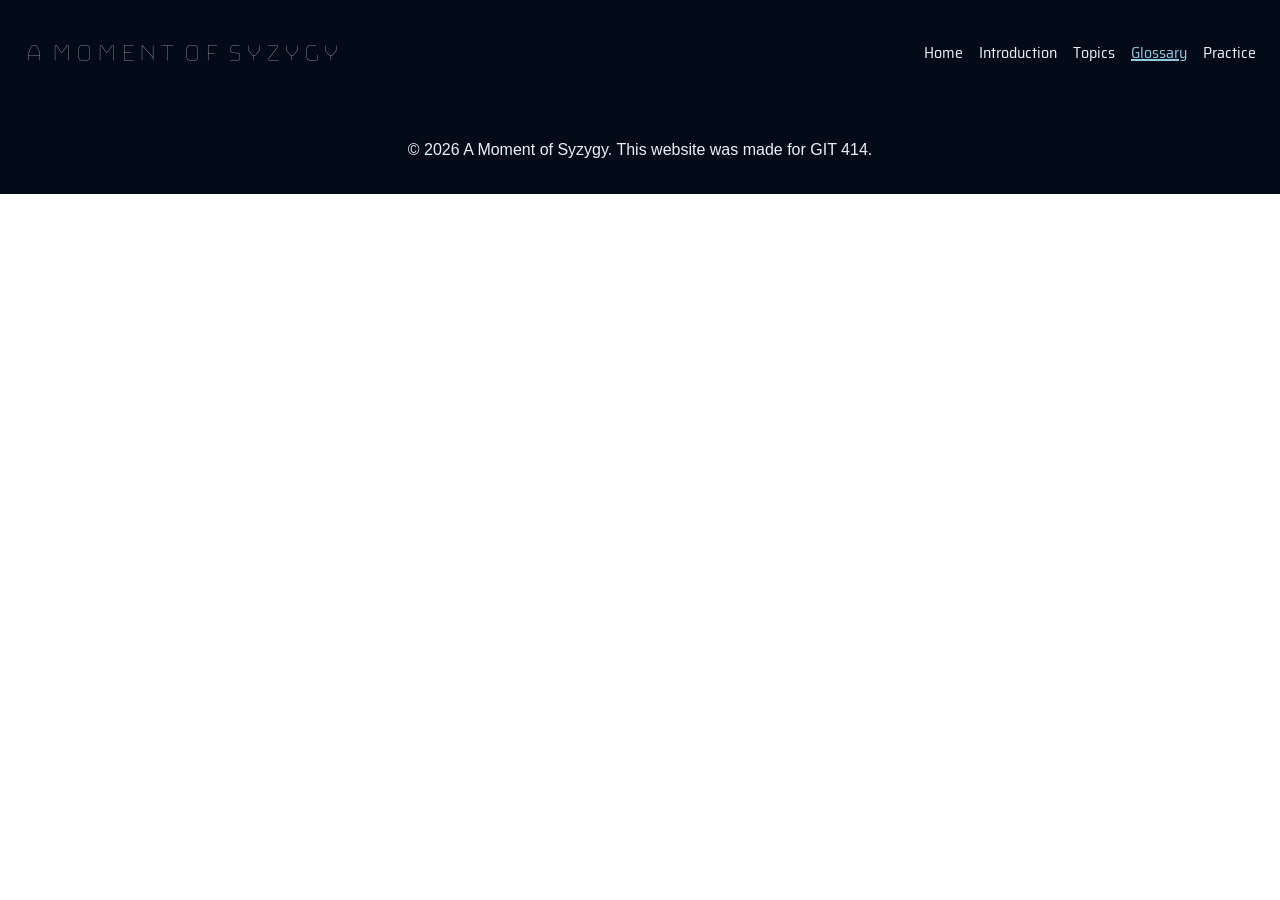
==== glossary.html @ b6de18c2 "created files and imported content from practice files, made some adjustments to css and classes" ====
<html lang="en">
    <head>
        <title></title>

        <meta charset="UTF-8">
        <meta name="viewport" content="width=device-width, initial-scale=1.0">
        <meta name="description" content="">

        <link rel="stylesheet" href="styles.css">
    </head>

    <body>
        <header>
            <p><a href="#" class="nav-title">A Moment of Syzygy</a></p>
            <nav aria-label="Main navigation">
                <ul class="nav-list">
                    <li><a href="index.html">Home</a></li>
                    <li><a href="introduction.html">Introduction</a></li>
                    <li><a href="topics.html">Topics</a></li>
                    <li><a href="glossary.html" class="current-page">Glossary</a></li>
                    <li><a href="practice.html">Practice</a></li>
                </ul>
            </nav>
        </header>

        <main>
            
        </main>

        <footer>
            <p>&copy 2026 A Moment of Syzygy. This website was made for GIT 414.</p>
        </footer>
    </body>
</html>
---- styles.css ----
@layer reset, base, layout, components, utilities, state, overrides;

@import url('https://fonts.googleapis.com/css2?family=Bungee+Hairline&family=Saira+Semi+Condensed:wght@100;200;300;400;500;600;700;800;900&display=swap');

@layer reset {
  *,
  *::before,
  *::after {
    box-sizing: border-box;
  }

  body {
    margin: 0;
  }
}

@layer base {
  :root {
    /* Add design tokens here. */

    /* COLORS */
    --frost-blue: #e4f3f4;
    --icy-blue: #91c9e2;
    --medium-blue: #4f81aa;
    --dark-blue: #143d5b;
    --midnight: #030b19;

    /* TYPE */
    --heading-font: "Bungee Hairline", Lucida, Monospace;
    --body-font: "Saira Semi Condensed", Verdana, sans-serif;
    --font-weight-bold: 700;
    --font-size-base: 1rem;
    --font-size-title: 2rem;
    --font-size-heading: 1.75rem;
    --font-size-subheading: 1.25rem;


    /* SPACING */

    --spacing-sm: 0.5rem;
    --spacing-md: 1rem;
    --spacing-lg: 2rem;
    --spacing-x-lg: 3rem;

    /* SHAPE */

    --dark-bg-shadow: 2px 2px 4px var(--frost-blue);
    --border-radius: 16px;

    /* FOCUS */
    --focus-color: #91c9e2;
    --focus-width: 3px;
    --focus-offset: 2px;

    /* COMPONENT-SPECIFIC */
    --aside-nav: ;
  }

  body {
    font-family: Verdana, Helvetica, sans-serif;
    line-height: 1.5;
  }

  img,
  svg {
    max-width: 100%;
  }

  h1, h2, h3 {
    font-family: var(--heading-font);
  }

  main p {
    font-family: var(--body-font);
    font-size: var(--font-size-base);
    max-width: 100ch;
    margin: 0 auto;
    padding-bottom: var(--spacing-md);
  }

  h1 {
    font-size: var(--font-size-title);
  }

  h2 {
    font-size: var(--font-size-heading);
  }

  h3 {
    font-size: var(--font-size-subheading);
  }

  footer {
    background-color: var(--midnight);
    color: var(--frost-blue);
    padding: var(--spacing-md) 0;
    text-align: center;
  }

  header {
    display: flex;
    justify-content: space-between;
    padding: 1rem 1.5rem;
    background-color: var(--midnight);
    color: var(--frost-blue);
  }

  /* header p a{
    text-decoration: none;
    color: inherit;
    font-size: var(--font-size-heading);
    font-family: var(--heading-font);
  } */

  nav {
    display: flex;
    justify-content: space-between;
    align-items: center;
  }
}

@layer layout {
  /* Add page-level layout and composition classes here. */

  .nav-list {
    display: flex;
    justify-content: space-between;
    list-style: none;
    gap: var(--spacing-md);
    font-family: var(--body-font);
  }

  .nav-list a {
    text-decoration: none;
    color: var(--frost-blue)
  }

  .card-container {
    max-width: 1200px;
    display: grid;
    grid-template-columns: 1fr 1fr 1fr;
    grid-gap: var(--spacing-md);
    margin: auto;
  }

  .container {
    display: flex;
    flex-direction: column;
    width: 90%;
    margin-right: auto;
    margin-left: auto;
    padding: var(--spacing-md) var(--spacing-sm);
    text-align: center;
  }

  .main-grid {
    max-width: 1200px;
    display: grid;
    grid-template-columns: 1fr 2fr;
    margin: auto;
  }
}

@layer components {
  /* Add reusable components such as buttons, cards, callouts, and forms here. */

  .nav-title {
    text-decoration: none;
    color: inherit;
    font-size: var(--font-size-heading);
    font-family: var(--heading-font);
  }
  button {
    background-color: var(--icy-blue);
    color: var(--dark-blue);
    padding: var(--spacing-sm);
    border: none;
    font-family: var(--body-font);
    font-weight: var(--font-weight-bold);
  }

  .featured-card {
    height: 300px;
    display: flex;
    flex-direction: column;
    justify-content: center;
    align-content: center;
    text-align: center;
    margin: auto;
    padding: var(--spacing-md);
    background-color: var(--midnight);
    color: var(--frost-blue);
    border-radius: var(--border-radius);
  }

  .featured-card h3 {
    font-size: 1.5rem;
    text-shadow: var(--dark-bg-shadow);
  }

  form {
    display: flex;
    flex-direction: column;
    max-width: 45%;
    margin: auto;
    text-align: left;
    line-height: var(--spacing-lg);
    font-family: var(--body-font);
  }

  form input, form textarea {
    font-size: var(--font-size-base);
    font-family: var(--body-font);
  }

  button[type="submit"] {
    max-width: 15%;
    margin: var(--spacing-sm) auto;
  }

  .aside-nav {
    position: sticky;
    top: var(--spacing-md);
    align-self: top;
  }

  .aside-nav-list {

  }
}

@layer utilities {
  .visually-hidden {
    position: absolute;
    inline-size: 1px;
    block-size: 1px;
    overflow: hidden;
    clip: rect(0 0 0 0);
    white-space: nowrap;
    clip-path: inset(50%);
  }

  .mt-btn {
    margin-top: 12px;
    width: 10%;
  }

  .hero-p {
    margin-top: 12px;
  }  

  .comment-p {
    font-size: 1.2rem; /* base font size makes the text feel like it gets lost, make it slightly larger to bring attention and clarity to the form "call-to-action". */
  }
}

@layer state {

  .current-page {
    text-decoration: underline 2px;
    color: var(--icy-blue);
  }


  button:focus-visible {
    outline: var(--focus-width) solid var(--focus-color);
  }

  button:hover {
    cursor: pointer;
  }
}

@layer overrides {
  /* Keep this layer small. Use it only for intentional exceptions. */
}

@media print {
  /* Add print improvements here. */
  nav, footer, button {
    display: none !important;
  }

  .container {
    font-size: 12pt;
    orphans: 3;
    background: transparent !important;
    width: 100% !important;
  }

  img {
    max-width: 100% !important;
    page-break-inside: avoid;
    break-inside: avoid;
  }

  h1, h2, h3 {
    page-break-after: avoid;
    break-after: avoid;
  }
}
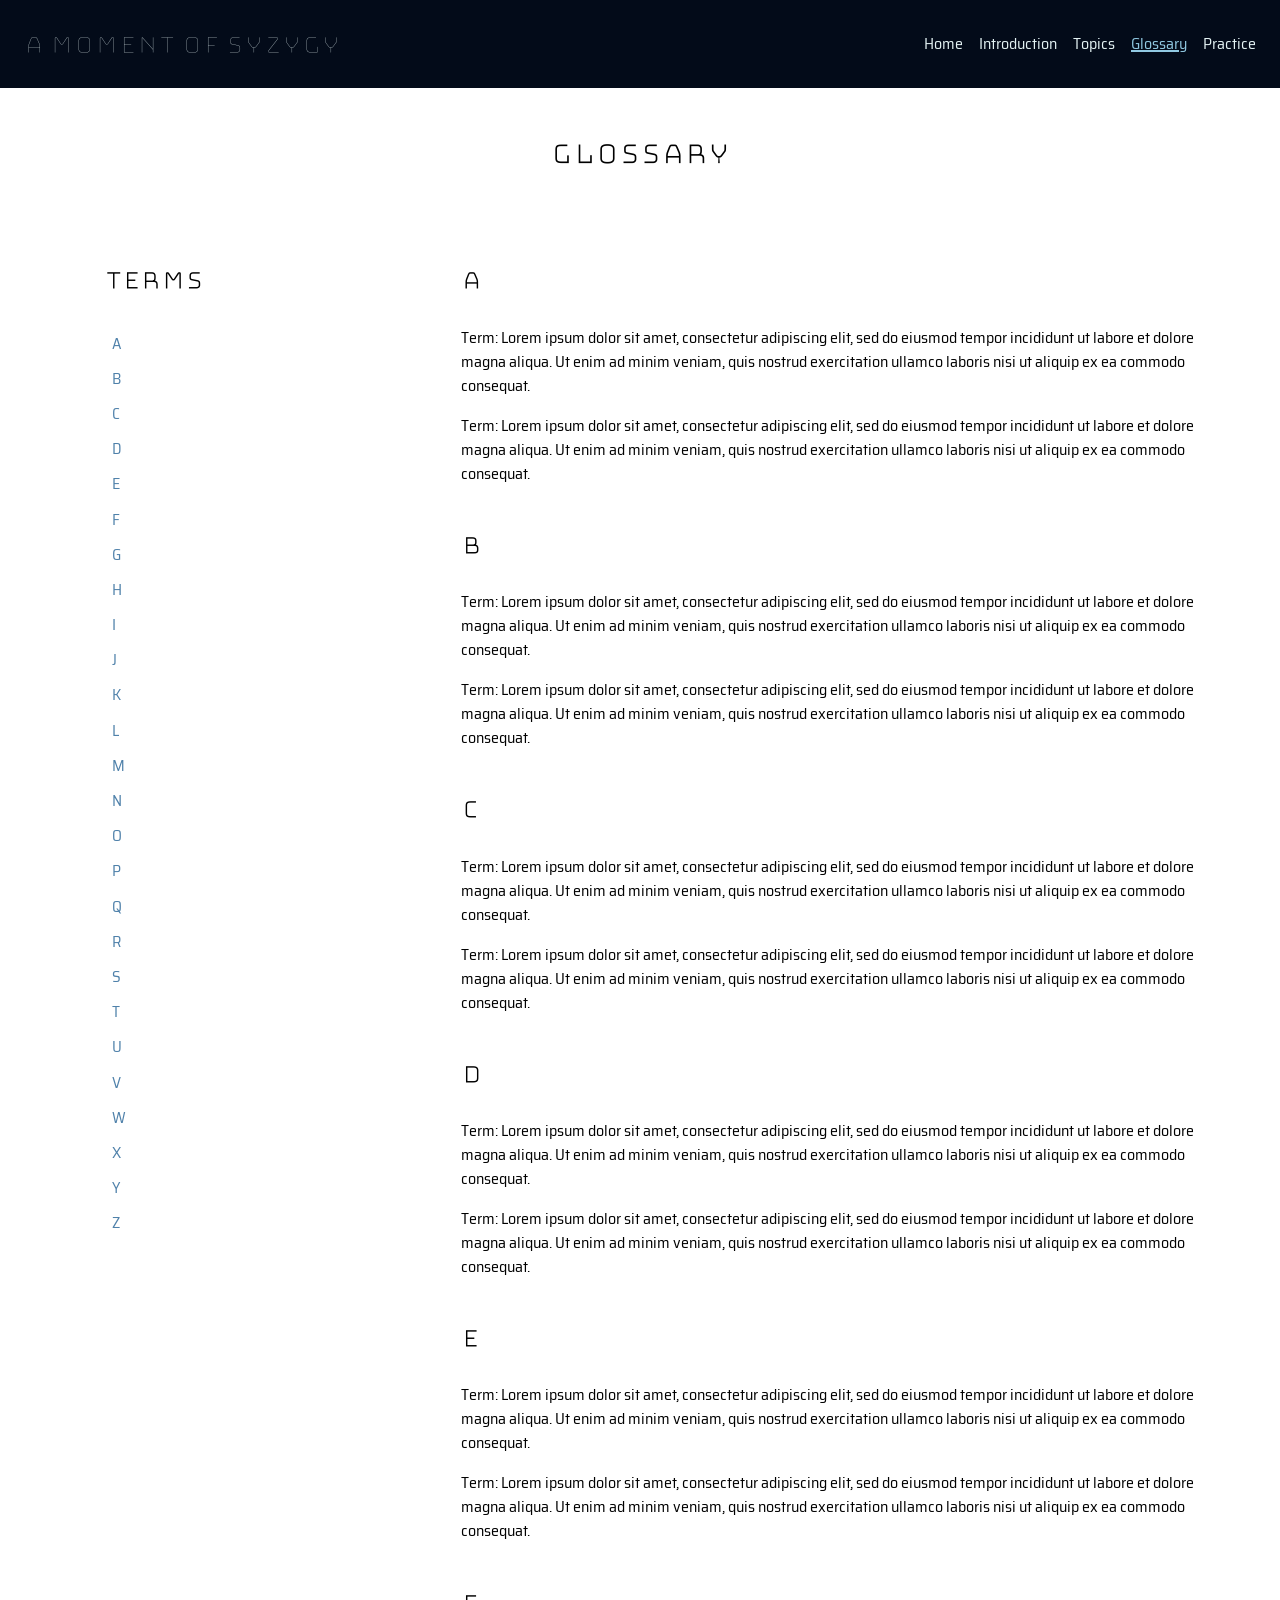
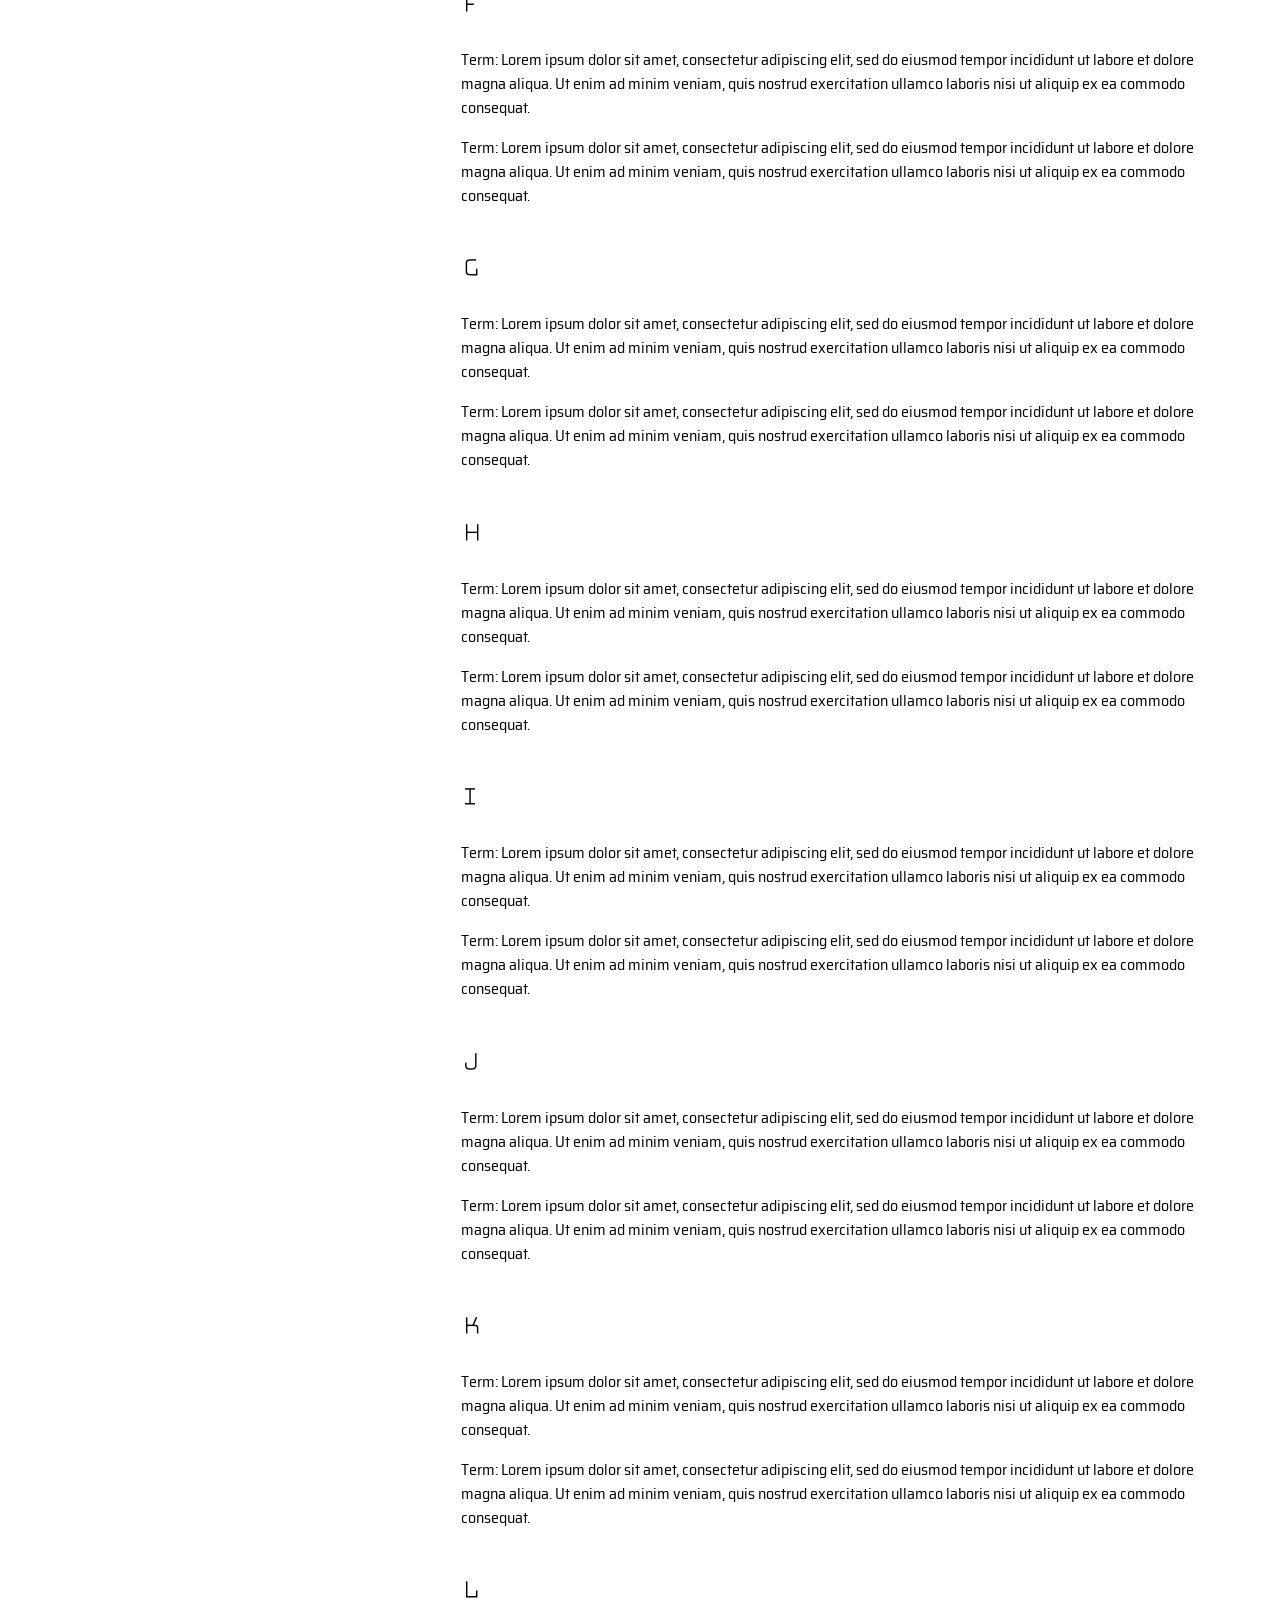
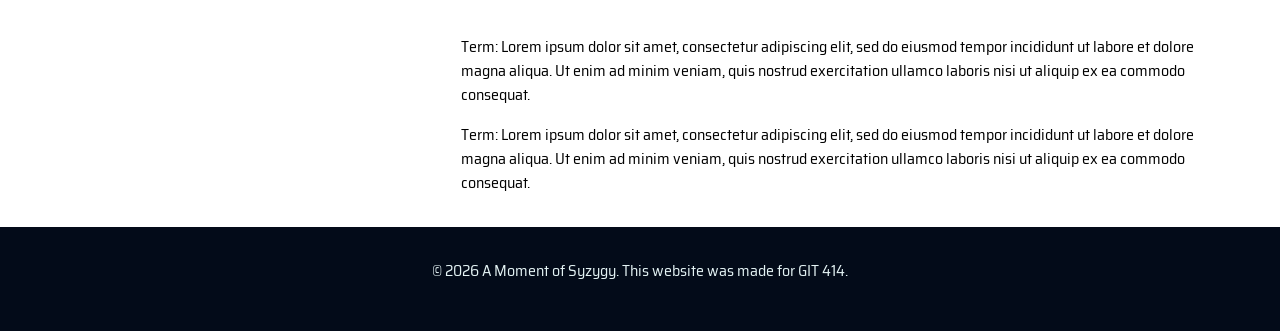
==== commit 1cc6d25c: "adjustments to html, added to css" ====
--- a/glossary.html
+++ b/glossary.html
@@ -11,7 +11,7 @@
 
     <body>
         <header>
-            <p><a href="#" class="nav-title">A Moment of Syzygy</a></p>
+            <a href="#" class="nav-title">A Moment of Syzygy</a>
             <nav aria-label="Main navigation">
                 <ul class="nav-list">
                     <li><a href="index.html">Home</a></li>
@@ -24,7 +24,239 @@
         </header>
 
         <main>
-            
+            <section class="container">
+                <h1>Glossary</h1>
+            </section>
+
+            <div class="main-grid container">
+                <aside>
+                    <section class="aside-nav text-left">
+                    <h2>Terms</h2>
+                    <ul class="aside-nav-list">
+                        <li><a href="#a">A</a></li>
+                        <li><a href="#b">B</a></li>
+                        <li><a href="#c">C</a></li>
+                        <li><a href="#d">D</a></li>
+                        <li><a href="#e">E</a></li>
+                        <li><a href="#f">F</a></li>
+                        <li><a href="#g">G</a></li>
+                        <li><a href="#h">H</a></li>
+                        <li><a href="#i">I</a></li>
+                        <li><a href="#j">J</a></li>
+                        <li><a href="#k">K</a></li>
+                        <li><a href="#l">L</a></li>
+                        <li><a href="#m">M</a></li>
+                        <li><a href="#n">N</a></li>
+                        <li><a href="#o">O</a></li>
+                        <li><a href="#p">P</a></li>
+                        <li><a href="#q">Q</a></li>
+                        <li><a href="#r">R</a></li>
+                        <li><a href="#s">S</a></li>
+                        <li><a href="#t">T</a></li>
+                        <li><a href="#u">U</a></li>
+                        <li><a href="#j">V</a></li>
+                        <li><a href="#w">W</a></li>
+                        <li><a href="#x">X</a></li>
+                        <li><a href="#y">Y</a></li>
+                        <li><a href="#z">Z</a></li>
+                    </ul>
+                    </section>
+                </aside>
+
+                <div>
+                    <section id="a" class="text-left">
+                        <h2>A</h2>
+                        <p>Term: Lorem ipsum dolor sit amet, consectetur adipiscing 
+                            elit, sed do eiusmod tempor incididunt ut labore et dolore 
+                            magna aliqua. Ut enim ad minim veniam, quis nostrud 
+                            exercitation ullamco laboris nisi ut aliquip ex ea commodo 
+                            consequat.
+                        </p>
+                        <p>Term: Lorem ipsum dolor sit amet, consectetur adipiscing 
+                            elit, sed do eiusmod tempor incididunt ut labore et dolore 
+                            magna aliqua. Ut enim ad minim veniam, quis nostrud 
+                            exercitation ullamco laboris nisi ut aliquip ex ea commodo 
+                            consequat.
+                        </p>
+                    </section>
+
+                    <section id="b" class="text-left">
+                        <h2>B</h2>
+                        <p>Term: Lorem ipsum dolor sit amet, consectetur adipiscing 
+                            elit, sed do eiusmod tempor incididunt ut labore et dolore 
+                            magna aliqua. Ut enim ad minim veniam, quis nostrud 
+                            exercitation ullamco laboris nisi ut aliquip ex ea commodo 
+                            consequat.
+                        </p>
+                        <p>Term: Lorem ipsum dolor sit amet, consectetur adipiscing 
+                            elit, sed do eiusmod tempor incididunt ut labore et dolore 
+                            magna aliqua. Ut enim ad minim veniam, quis nostrud 
+                            exercitation ullamco laboris nisi ut aliquip ex ea commodo 
+                            consequat.
+                        </p>
+                    </section>
+
+                    <section id="c" class="text-left">
+                        <h2>C</h2>
+                        <p>Term: Lorem ipsum dolor sit amet, consectetur adipiscing 
+                            elit, sed do eiusmod tempor incididunt ut labore et dolore 
+                            magna aliqua. Ut enim ad minim veniam, quis nostrud 
+                            exercitation ullamco laboris nisi ut aliquip ex ea commodo 
+                            consequat.
+                        </p>
+                        <p>Term: Lorem ipsum dolor sit amet, consectetur adipiscing 
+                            elit, sed do eiusmod tempor incididunt ut labore et dolore 
+                            magna aliqua. Ut enim ad minim veniam, quis nostrud 
+                            exercitation ullamco laboris nisi ut aliquip ex ea commodo 
+                            consequat.
+                        </p>
+                    </section>
+
+                    <section id="d" class="text-left">
+                        <h2>D</h2>
+                        <p>Term: Lorem ipsum dolor sit amet, consectetur adipiscing 
+                            elit, sed do eiusmod tempor incididunt ut labore et dolore 
+                            magna aliqua. Ut enim ad minim veniam, quis nostrud 
+                            exercitation ullamco laboris nisi ut aliquip ex ea commodo 
+                            consequat.
+                        </p>
+                        <p>Term: Lorem ipsum dolor sit amet, consectetur adipiscing 
+                            elit, sed do eiusmod tempor incididunt ut labore et dolore 
+                            magna aliqua. Ut enim ad minim veniam, quis nostrud 
+                            exercitation ullamco laboris nisi ut aliquip ex ea commodo 
+                            consequat.
+                        </p>
+                    </section>
+
+                    <section id="e" class="text-left">
+                        <h2>E</h2>
+                        <p>Term: Lorem ipsum dolor sit amet, consectetur adipiscing 
+                            elit, sed do eiusmod tempor incididunt ut labore et dolore 
+                            magna aliqua. Ut enim ad minim veniam, quis nostrud 
+                            exercitation ullamco laboris nisi ut aliquip ex ea commodo 
+                            consequat.
+                        </p>
+                        <p>Term: Lorem ipsum dolor sit amet, consectetur adipiscing 
+                            elit, sed do eiusmod tempor incididunt ut labore et dolore 
+                            magna aliqua. Ut enim ad minim veniam, quis nostrud 
+                            exercitation ullamco laboris nisi ut aliquip ex ea commodo 
+                            consequat.
+                        </p>
+                    </section>
+
+                    <section id="f" class="text-left">
+                        <h2>F</h2>
+                        <p>Term: Lorem ipsum dolor sit amet, consectetur adipiscing 
+                            elit, sed do eiusmod tempor incididunt ut labore et dolore 
+                            magna aliqua. Ut enim ad minim veniam, quis nostrud 
+                            exercitation ullamco laboris nisi ut aliquip ex ea commodo 
+                            consequat.
+                        </p>
+                        <p>Term: Lorem ipsum dolor sit amet, consectetur adipiscing 
+                            elit, sed do eiusmod tempor incididunt ut labore et dolore 
+                            magna aliqua. Ut enim ad minim veniam, quis nostrud 
+                            exercitation ullamco laboris nisi ut aliquip ex ea commodo 
+                            consequat.
+                        </p>
+                    </section>
+
+                    <section id="g" class="text-left">
+                        <h2>G</h2>
+                        <p>Term: Lorem ipsum dolor sit amet, consectetur adipiscing 
+                            elit, sed do eiusmod tempor incididunt ut labore et dolore 
+                            magna aliqua. Ut enim ad minim veniam, quis nostrud 
+                            exercitation ullamco laboris nisi ut aliquip ex ea commodo 
+                            consequat.
+                        </p>
+                        <p>Term: Lorem ipsum dolor sit amet, consectetur adipiscing 
+                            elit, sed do eiusmod tempor incididunt ut labore et dolore 
+                            magna aliqua. Ut enim ad minim veniam, quis nostrud 
+                            exercitation ullamco laboris nisi ut aliquip ex ea commodo 
+                            consequat.
+                        </p>
+                    </section>
+
+                    <section id="h" class="text-left">
+                        <h2>H</h2>
+                        <p>Term: Lorem ipsum dolor sit amet, consectetur adipiscing 
+                            elit, sed do eiusmod tempor incididunt ut labore et dolore 
+                            magna aliqua. Ut enim ad minim veniam, quis nostrud 
+                            exercitation ullamco laboris nisi ut aliquip ex ea commodo 
+                            consequat.
+                        </p>
+                        <p>Term: Lorem ipsum dolor sit amet, consectetur adipiscing 
+                            elit, sed do eiusmod tempor incididunt ut labore et dolore 
+                            magna aliqua. Ut enim ad minim veniam, quis nostrud 
+                            exercitation ullamco laboris nisi ut aliquip ex ea commodo 
+                            consequat.
+                        </p>
+                    </section>
+
+                    <section id="i" class="text-left">
+                        <h2>I</h2>
+                        <p>Term: Lorem ipsum dolor sit amet, consectetur adipiscing 
+                            elit, sed do eiusmod tempor incididunt ut labore et dolore 
+                            magna aliqua. Ut enim ad minim veniam, quis nostrud 
+                            exercitation ullamco laboris nisi ut aliquip ex ea commodo 
+                            consequat.
+                        </p>
+                        <p>Term: Lorem ipsum dolor sit amet, consectetur adipiscing 
+                            elit, sed do eiusmod tempor incididunt ut labore et dolore 
+                            magna aliqua. Ut enim ad minim veniam, quis nostrud 
+                            exercitation ullamco laboris nisi ut aliquip ex ea commodo 
+                            consequat.
+                        </p>
+                    </section>
+
+                    <section id="j" class="text-left">
+                        <h2>J</h2>
+                        <p>Term: Lorem ipsum dolor sit amet, consectetur adipiscing 
+                            elit, sed do eiusmod tempor incididunt ut labore et dolore 
+                            magna aliqua. Ut enim ad minim veniam, quis nostrud 
+                            exercitation ullamco laboris nisi ut aliquip ex ea commodo 
+                            consequat.
+                        </p>
+                        <p>Term: Lorem ipsum dolor sit amet, consectetur adipiscing 
+                            elit, sed do eiusmod tempor incididunt ut labore et dolore 
+                            magna aliqua. Ut enim ad minim veniam, quis nostrud 
+                            exercitation ullamco laboris nisi ut aliquip ex ea commodo 
+                            consequat.
+                        </p>
+                    </section>
+
+                    <section id="k" class="text-left">
+                        <h2>K</h2>
+                        <p>Term: Lorem ipsum dolor sit amet, consectetur adipiscing 
+                            elit, sed do eiusmod tempor incididunt ut labore et dolore 
+                            magna aliqua. Ut enim ad minim veniam, quis nostrud 
+                            exercitation ullamco laboris nisi ut aliquip ex ea commodo 
+                            consequat.
+                        </p>
+                        <p>Term: Lorem ipsum dolor sit amet, consectetur adipiscing 
+                            elit, sed do eiusmod tempor incididunt ut labore et dolore 
+                            magna aliqua. Ut enim ad minim veniam, quis nostrud 
+                            exercitation ullamco laboris nisi ut aliquip ex ea commodo 
+                            consequat.
+                        </p>
+                    </section>
+
+                    <section id="l" class="text-left">
+                        <h2>L</h2>
+                        <p>Term: Lorem ipsum dolor sit amet, consectetur adipiscing 
+                            elit, sed do eiusmod tempor incididunt ut labore et dolore 
+                            magna aliqua. Ut enim ad minim veniam, quis nostrud 
+                            exercitation ullamco laboris nisi ut aliquip ex ea commodo 
+                            consequat.
+                        </p>
+                        <p>Term: Lorem ipsum dolor sit amet, consectetur adipiscing 
+                            elit, sed do eiusmod tempor incididunt ut labore et dolore 
+                            magna aliqua. Ut enim ad minim veniam, quis nostrud 
+                            exercitation ullamco laboris nisi ut aliquip ex ea commodo 
+                            consequat.
+                        </p>
+                    </section>
+                </div>
+            </div>
         </main>
 
         <footer>
--- a/styles.css
+++ b/styles.css
@@ -1,6 +1,6 @@
+@import url('https://fonts.googleapis.com/css2?family=Bungee+Hairline&family=Saira+Semi+Condensed:wght@100;200;300;400;500;600;700;800;900&display=swap');
+
 @layer reset, base, layout, components, utilities, state, overrides;
-
-@import url('https://fonts.googleapis.com/css2?family=Bungee+Hairline&family=Saira+Semi+Condensed:wght@100;200;300;400;500;600;700;800;900&display=swap');
 
 @layer reset {
   *,
@@ -24,6 +24,7 @@
     --medium-blue: #4f81aa;
     --dark-blue: #143d5b;
     --midnight: #030b19;
+    --warning: #880808;
 
     /* TYPE */
     --heading-font: "Bungee Hairline", Lucida, Monospace;
@@ -46,6 +47,7 @@
 
     --dark-bg-shadow: 2px 2px 4px var(--frost-blue);
     --border-radius: 16px;
+    --button-radius: 6px;
 
     /* FOCUS */
     --focus-color: #91c9e2;
@@ -53,7 +55,7 @@
     --focus-offset: 2px;
 
     /* COMPONENT-SPECIFIC */
-    --aside-nav: ;
+    --aside-nav-height: 2.2rem;
   }
 
   body {
@@ -70,11 +72,11 @@
     font-family: var(--heading-font);
   }
 
-  main p {
+  p {
     font-family: var(--body-font);
     font-size: var(--font-size-base);
     max-width: 100ch;
-    margin: 0 auto;
+    margin: auto;
     padding-bottom: var(--spacing-md);
   }
 
@@ -93,7 +95,7 @@
   footer {
     background-color: var(--midnight);
     color: var(--frost-blue);
-    padding: var(--spacing-md) 0;
+    padding: var(--spacing-lg) 0;
     text-align: center;
   }
 
@@ -105,13 +107,6 @@
     color: var(--frost-blue);
   }
 
-  /* header p a{
-    text-decoration: none;
-    color: inherit;
-    font-size: var(--font-size-heading);
-    font-family: var(--heading-font);
-  } */
-
   nav {
     display: flex;
     justify-content: space-between;
@@ -121,19 +116,6 @@
 
 @layer layout {
   /* Add page-level layout and composition classes here. */
-
-  .nav-list {
-    display: flex;
-    justify-content: space-between;
-    list-style: none;
-    gap: var(--spacing-md);
-    font-family: var(--body-font);
-  }
-
-  .nav-list a {
-    text-decoration: none;
-    color: var(--frost-blue)
-  }
 
   .card-container {
     max-width: 1200px;
@@ -157,6 +139,7 @@
     max-width: 1200px;
     display: grid;
     grid-template-columns: 1fr 2fr;
+    grid-gap: var(--spacing-md);
     margin: auto;
   }
 }
@@ -164,23 +147,39 @@
 @layer components {
   /* Add reusable components such as buttons, cards, callouts, and forms here. */
 
+  .nav-list {
+    display: flex;
+    justify-content: space-between;
+    list-style: none;
+    gap: var(--spacing-md);
+    font-family: var(--body-font);
+  }
+
+  .nav-list a {
+    text-decoration: none;
+    color: var(--frost-blue)
+  }
+
   .nav-title {
     text-decoration: none;
-    color: inherit;
+    color: var(--frost-blue);
     font-size: var(--font-size-heading);
     font-family: var(--heading-font);
-  }
-  button {
+    margin-top: var(--spacing-sm);
+  }
+
+  .button {
     background-color: var(--icy-blue);
     color: var(--dark-blue);
     padding: var(--spacing-sm);
     border: none;
     font-family: var(--body-font);
     font-weight: var(--font-weight-bold);
+    border-radius: var(--button-radius);
   }
 
   .featured-card {
-    height: 300px;
+    height: 100%;
     display: flex;
     flex-direction: column;
     justify-content: center;
@@ -198,7 +197,7 @@
     text-shadow: var(--dark-bg-shadow);
   }
 
-  form {
+  .comment-form {
     display: flex;
     flex-direction: column;
     max-width: 45%;
@@ -208,12 +207,12 @@
     font-family: var(--body-font);
   }
 
-  form input, form textarea {
+  .form-field {
     font-size: var(--font-size-base);
     font-family: var(--body-font);
   }
 
-  button[type="submit"] {
+  .submit {
     max-width: 15%;
     margin: var(--spacing-sm) auto;
   }
@@ -221,11 +220,40 @@
   .aside-nav {
     position: sticky;
     top: var(--spacing-md);
-    align-self: top;
+    align-self: start;
+  }
+
+  .aside-nav h2 {
+    margin-left: var(--spacing-lg);
   }
 
   .aside-nav-list {
-
+    list-style: none;
+    line-height: var(--aside-nav-height);
+  }
+
+  .aside-nav-list a{
+    text-decoration: none;
+    color: var(--medium-blue);
+    font-family: var(--body-font);
+  }
+
+  .media-object {
+    display: flex;
+    align-items: flex-start;
+    gap: var(--spacing-sm);
+    margin-bottom: var(--spacing-md);
+  }
+
+  .media-figure img {
+    display: block;
+    border-radius: var(--border-radius);
+  }
+
+  .media-figure {
+    font-size: var(--font-size-base);
+    font-family: var(--body-font);
+    text-align: left;
   }
 }
 
@@ -240,16 +268,15 @@
     clip-path: inset(50%);
   }
 
-  .mt-btn {
-    margin-top: 12px;
-    width: 10%;
-  }
-
-  .hero-p {
+  .text-left {
+    text-align: left;
+  }
+
+  .extra-margin {
     margin-top: 12px;
   }  
 
-  .comment-p {
+  .larger-base-text {
     font-size: 1.2rem; /* base font size makes the text feel like it gets lost, make it slightly larger to bring attention and clarity to the form "call-to-action". */
   }
 }
@@ -268,6 +295,18 @@
 
   button:hover {
     cursor: pointer;
+    background-color: var(--frost-blue);
+    box-shadow: var(--dark-bg-shadow);
+  }
+
+  .nav-list a:hover {
+    color: var(--icy-blue);
+    text-decoration: underline;
+  }
+
+  .form-field:invalid {
+    border: 2px solid var(--warning);
+    border-radius: 4px;
   }
 }
 
@@ -277,17 +316,27 @@
 
 @media print {
   /* Add print improvements here. */
-  nav, footer, button {
+
+  /* For topics, glossary, and practice pages */
+  nav, footer, button, aside {
     display: none !important;
   }
 
-  .container {
+  .nav-title {
+    color: var(--midnight);
+  }
+
+  .container, body, main {
     font-size: 12pt;
     orphans: 3;
     background: transparent !important;
     width: 100% !important;
   }
 
+  .main-grid {
+    display: flex;
+  }
+
   img {
     max-width: 100% !important;
     page-break-inside: avoid;
@@ -299,3 +348,21 @@
     break-after: avoid;
   }
 }
+
+@media (max-width: 700px) {
+  header {
+    flex-direction: column;
+  }
+  
+  .main-grid {
+    grid-template-columns: 1fr;
+  }
+
+  .card-container {
+    grid-template-columns: 1fr;
+  }
+
+  .media-object {
+    flex-direction: column;
+  }
+}
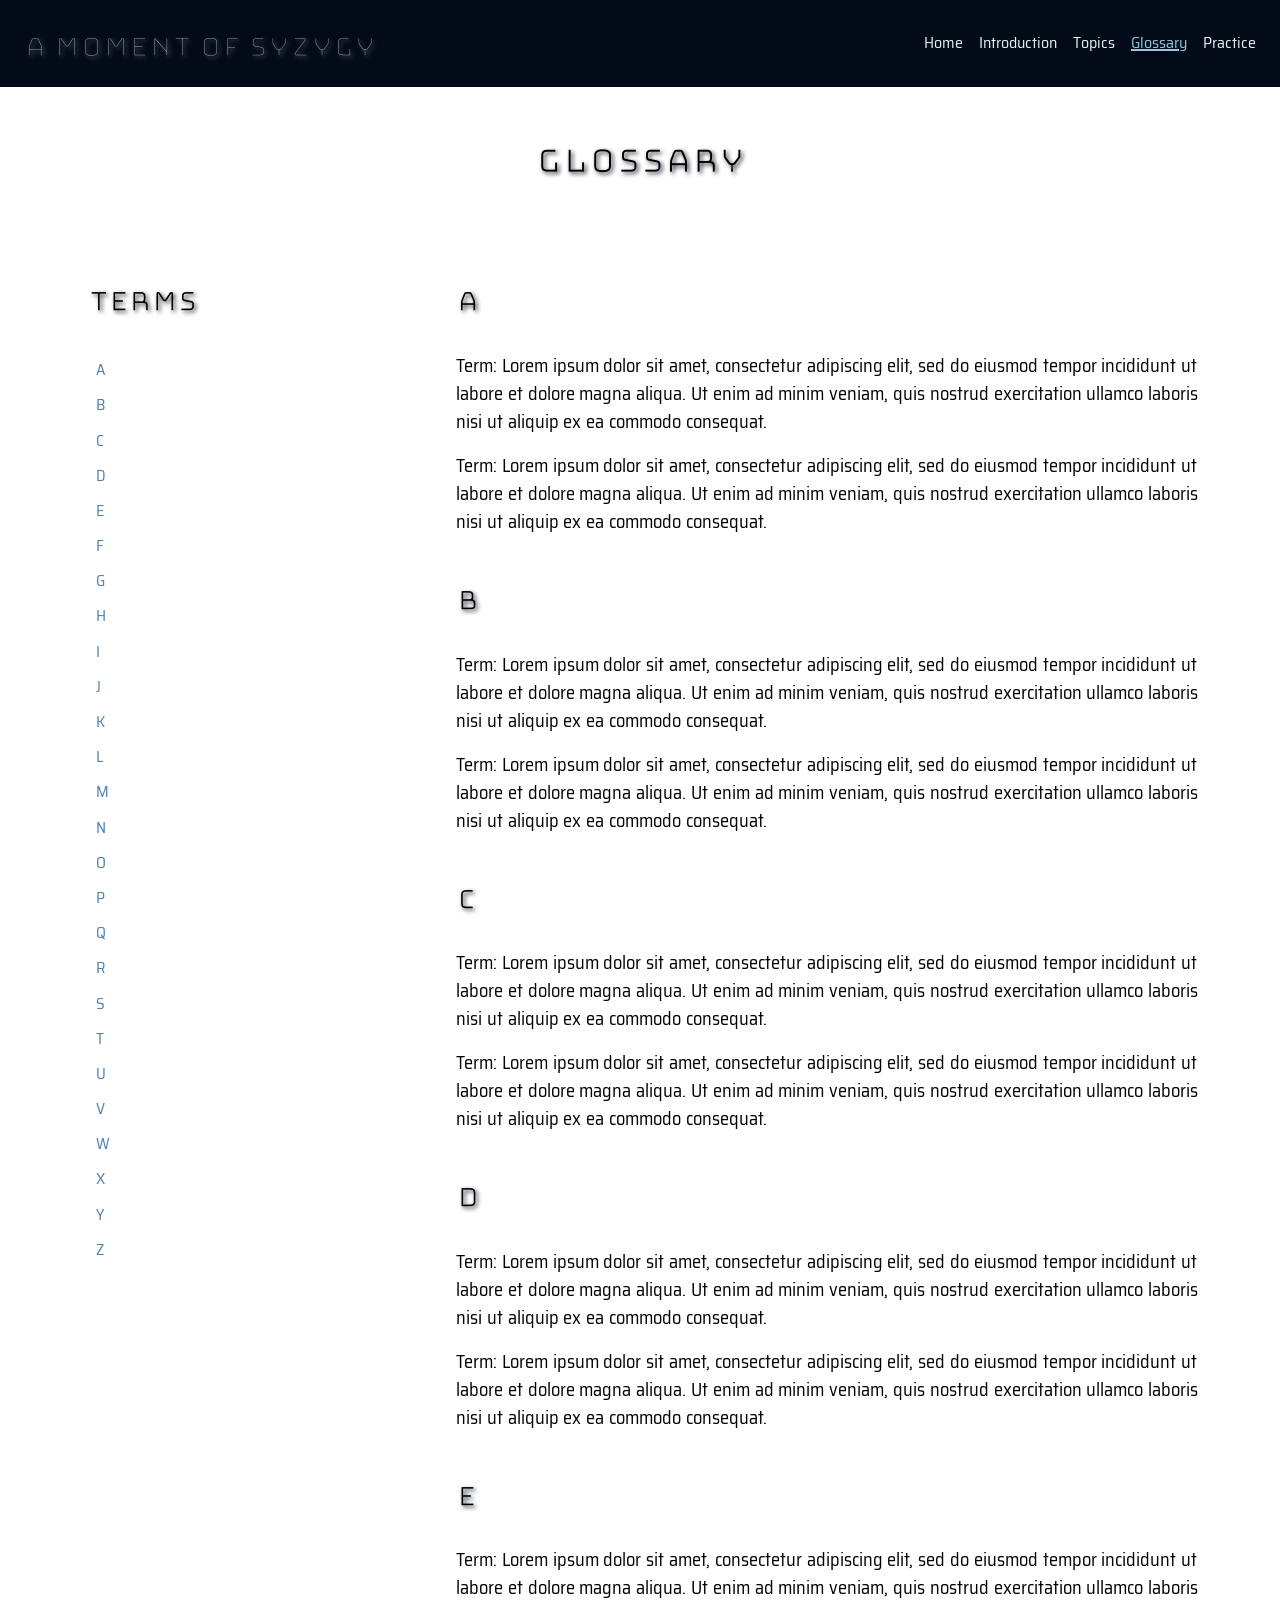
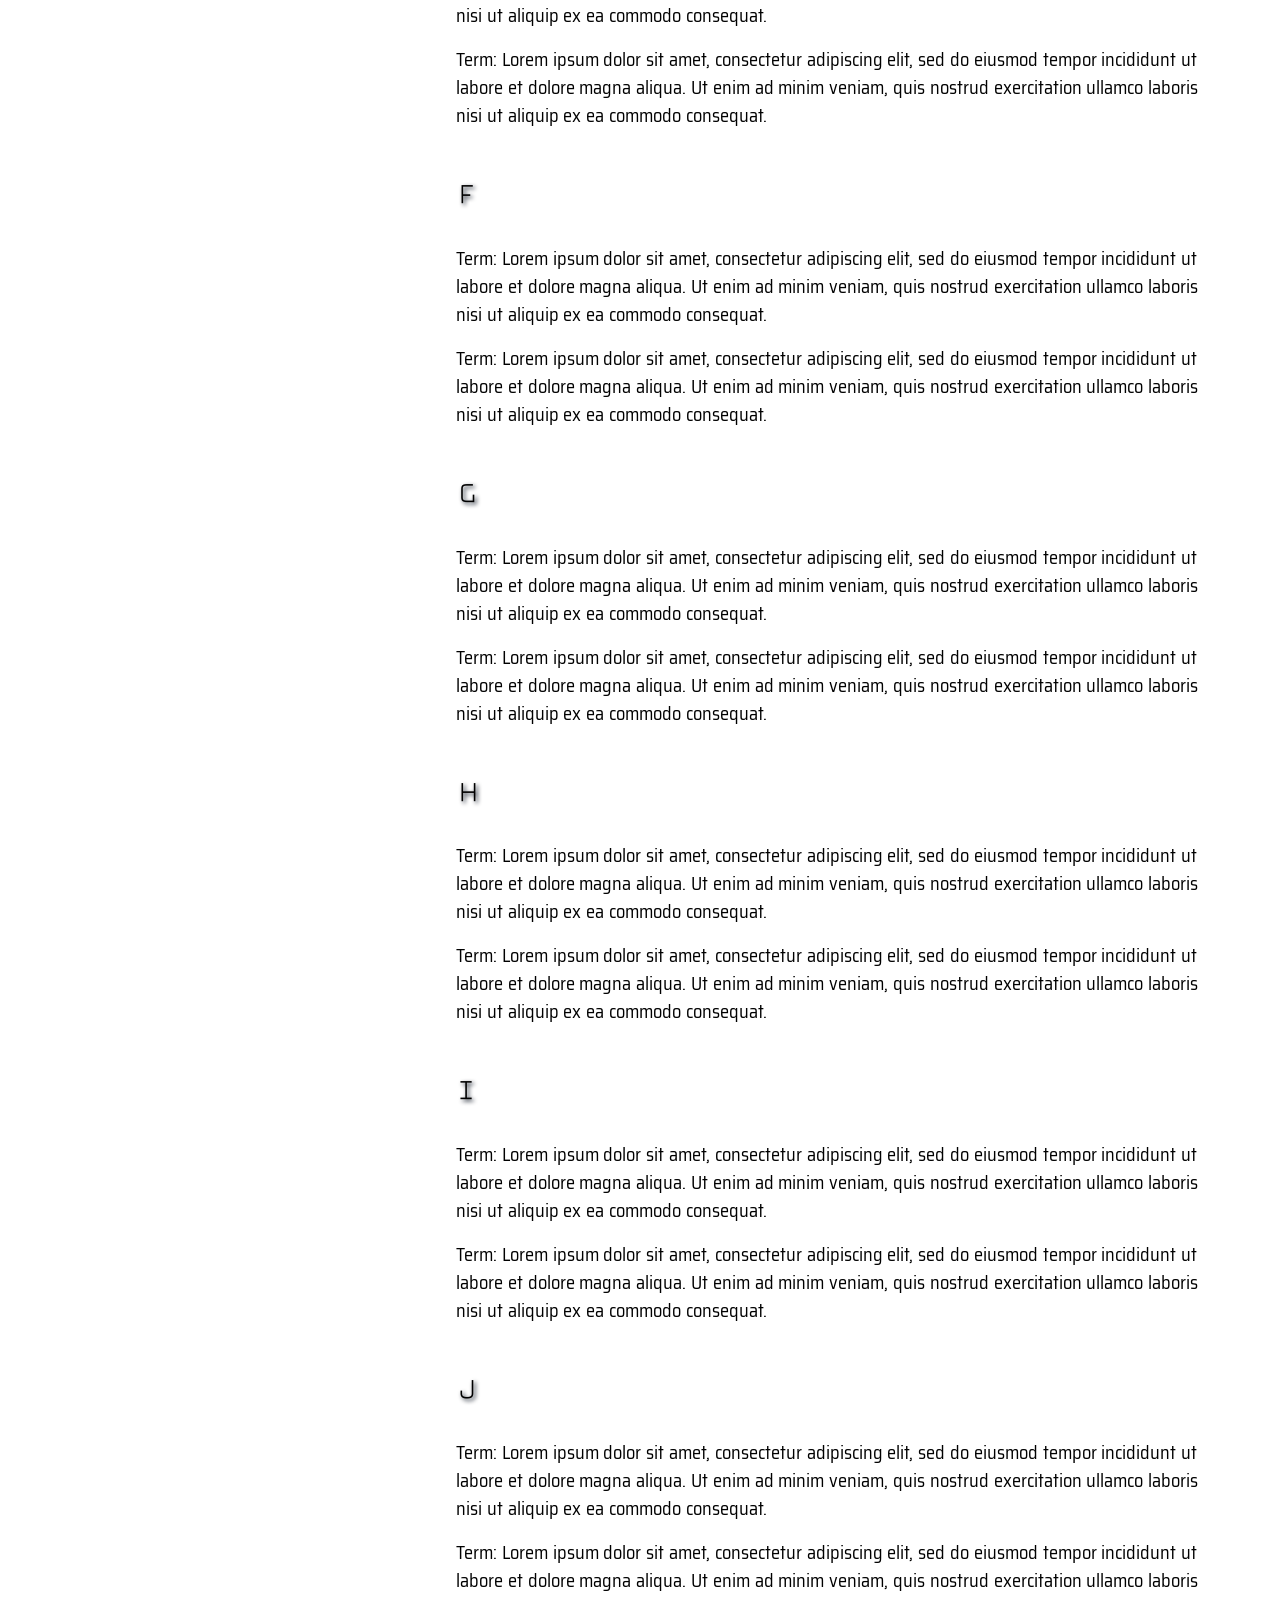
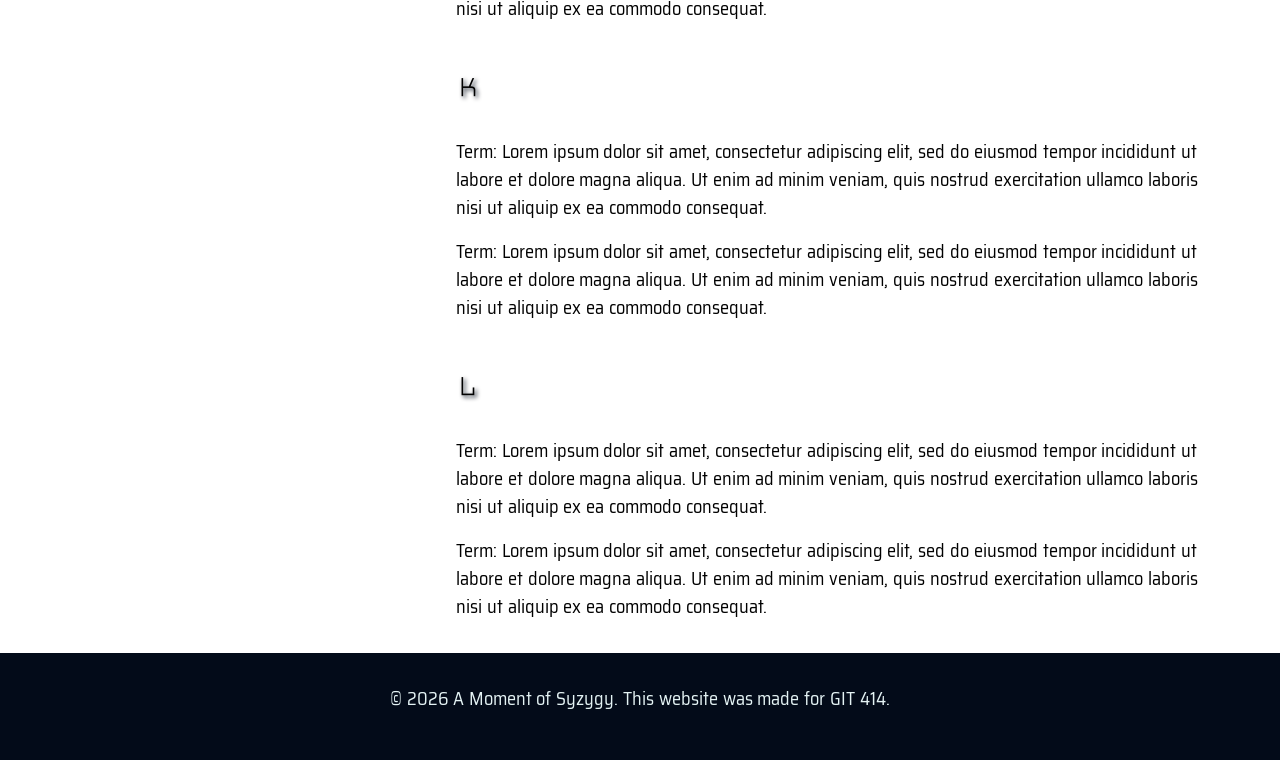
==== commit 1a7aaa73: "updated !DOCTYPE declaration for all pages" ====
--- a/glossary.html
+++ b/glossary.html
@@ -1,3 +1,4 @@
+<!DOCTYPE html>
 <html lang="en">
     <head>
         <title></title>
--- a/styles.css
+++ b/styles.css
@@ -1,4 +1,35 @@
-@import url('https://fonts.googleapis.com/css2?family=Bungee+Hairline&family=Saira+Semi+Condensed:wght@100;200;300;400;500;600;700;800;900&display=swap');
+/* Copyright 2016 The Saira Project Authors (omnibus.type@gmail.com), 
+with reserved font name "Saira".
+
+This Font Software is licensed under the SIL Open Font License, Version 1.1 . 
+This license is copied below, and is also available with a FAQ at: https://openfontlicense.org  */
+@font-face {
+font-family: 'Saira Semi Condensed';
+src: url("./fonts/SairaSemiCondensed-Regular.ttf") format('truetype');
+font-weight: 400;
+font-style: normal;
+font-display: swap;
+}
+
+@font-face {
+font-family: 'Saira Semi Condensed';
+src: url("./fonts/SairaSemiCondensed-Bold.ttf") format('truetype');
+font-weight: 700;
+font-style: normal;
+font-display: swap;
+}
+
+/* Copyright 2023 The Bungee Project Authors (https://github.com/djrrb/Bungee)
+
+This Font Software is licensed under the SIL Open Font License, Version 1.1 . 
+This license is copied below, and is also available with a FAQ at: https://openfontlicense.org  */
+@font-face {
+font-family: 'Bungee Hairline';
+src: url("./fonts/BungeeHairline-Regular.ttf") format('truetype');
+font-weight: 400;
+font-style: normal;
+font-display: swap;
+}
 
 @layer reset, base, layout, components, utilities, state, overrides;
 
@@ -15,6 +46,7 @@
 }
 
 @layer base {
+
   :root {
     /* Add design tokens here. */
 
@@ -27,14 +59,28 @@
     --warning: #880808;
 
     /* TYPE */
-    --heading-font: "Bungee Hairline", Lucida, Monospace;
-    --body-font: "Saira Semi Condensed", Verdana, sans-serif;
+    --heading-font: "Bungee Hairline", ui-monospace, "Liberation Mono", "Courier New", monospace;
+    --body-font: "Saira Semi Condensed", system-ui, -apple-system, BlinkMacSystemFont, "Segoe UI", sans-serif;
     --font-weight-bold: 700;
-    --font-size-base: 1rem;
-    --font-size-title: 2rem;
-    --font-size-heading: 1.75rem;
-    --font-size-subheading: 1.25rem;
-
+    --font-size-base: clamp(1rem, .35rem + 2vw, 1.15rem);
+    --font-size-title: clamp(2rem, .95rem + 2.6vw, 2.35rem);
+    --font-size-heading: clamp(1.75rem, .75rem + 2.4vw, 1.95rem);
+    --font-size-subheading: clamp(1.25rem, .55rem + 2.2vw, 1.5rem);
+
+    --line-height-tight: 1.15rem;
+    --line-height-normal: 1.45rem;
+    --line-height-wide: 1.75rem;
+
+    --line-length-short: 30ch;
+    --line-length-normal: 65ch;
+    --line-length-long: 100ch;
+
+    --tracking-tight: -.02em;
+    --tracking-normal: 0;
+    --tracking-wide: .04em;
+
+    --word-spacing-base: .05rem;
+    --word-spacing-wide: .5rem;
 
     /* SPACING */
 
@@ -46,6 +92,7 @@
     /* SHAPE */
 
     --dark-bg-shadow: 2px 2px 4px var(--frost-blue);
+    --light-bg-shadow: 2px 2px 4px var(--midnight);
     --border-radius: 16px;
     --button-radius: 6px;
 
@@ -65,19 +112,30 @@
 
   img,
   svg {
-    max-width: 100%;
+    max-inline-size: 100%;
+  }
+
+  main {
+    
+    margin-inline: auto;
+    margin-block: auto;
   }
 
   h1, h2, h3 {
     font-family: var(--heading-font);
+    animation: slide 1s;
+    text-shadow: var(--light-bg-shadow);
+    word-spacing: var(--word-spacing-wide);
   }
 
   p {
     font-family: var(--body-font);
     font-size: var(--font-size-base);
-    max-width: 100ch;
-    margin: auto;
-    padding-bottom: var(--spacing-md);
+    max-inline-size: 100ch;
+    margin-inline: auto;
+    margin-block: auto;
+    padding-block-end: var(--spacing-md);
+    word-spacing: var(--word-spacing-base);
   }
 
   h1 {
@@ -95,22 +153,31 @@
   footer {
     background-color: var(--midnight);
     color: var(--frost-blue);
-    padding: var(--spacing-lg) 0;
+    padding-block: clamp(var(--spacing-sm), 3vw, var(--spacing-lg));
     text-align: center;
   }
 
   header {
     display: flex;
     justify-content: space-between;
-    padding: 1rem 1.5rem;
+    padding-inline: 1.5rem;
+    padding-block: 1rem;
     background-color: var(--midnight);
     color: var(--frost-blue);
   }
 
   nav {
     display: flex;
-    justify-content: space-between;
-    align-items: center;
+  }
+
+  iframe {
+    width: 100%;
+    height: auto;
+    aspect-ratio: 16 / 9;
+  }
+
+  span {
+    color: var(--warning);
   }
 }
 
@@ -118,29 +185,40 @@
   /* Add page-level layout and composition classes here. */
 
   .card-container {
-    max-width: 1200px;
     display: grid;
-    grid-template-columns: 1fr 1fr 1fr;
+    grid-template-columns: repeat(auto-fit, minmax(250px, 1fr));
     grid-gap: var(--spacing-md);
-    margin: auto;
+
+    align-items: stretch;
+    grid-auto-flow: dense;
+    grid-auto-rows: minmax(0, auto);
+
+    container-type: inline-size;
+    container-name: card;
   }
 
   .container {
     display: flex;
     flex-direction: column;
-    width: 90%;
-    margin-right: auto;
-    margin-left: auto;
-    padding: var(--spacing-md) var(--spacing-sm);
+    max-inline-size: 1200px;
+    margin-inline: auto;
+    padding: clamp(var(--spacing-sm), 3vw, var(--spacing-md));
     text-align: center;
   }
 
   .main-grid {
-    max-width: 1200px;
+    max-inline-size: 1200px;
     display: grid;
     grid-template-columns: 1fr 2fr;
     grid-gap: var(--spacing-md);
-    margin: auto;
+    margin-inline: auto;
+    margin-block: auto;
+  }
+
+  .main-grid p {
+    line-height: var(--line-height-wide);
+    max-inline-size: var(--line-length-long);
+    letter-spacing: var(--tracking-normal);
   }
 }
 
@@ -149,10 +227,12 @@
 
   .nav-list {
     display: flex;
-    justify-content: space-between;
     list-style: none;
     gap: var(--spacing-md);
     font-family: var(--body-font);
+    padding: 0;
+    margin: 0;
+    align-items: center;
   }
 
   .nav-list a {
@@ -165,28 +245,42 @@
     color: var(--frost-blue);
     font-size: var(--font-size-heading);
     font-family: var(--heading-font);
-    margin-top: var(--spacing-sm);
+    margin-block-start: var(--spacing-sm);
+    animation: slide 1s;
+    text-shadow: var(--dark-bg-shadow);
+
   }
 
   .button {
     background-color: var(--icy-blue);
     color: var(--dark-blue);
-    padding: var(--spacing-sm);
+    padding-inline: var(--spacing-sm);
+    padding-block: var(--spacing-sm);
     border: none;
     font-family: var(--body-font);
     font-weight: var(--font-weight-bold);
     border-radius: var(--button-radius);
   }
 
+  .hero-text {
+    line-height: var(--line-height-wide);
+    max-inline-size: var(--line-length-long);
+  }
+
   .featured-card {
-    height: 100%;
-    display: flex;
+    inline-size: 100%;
+    min-inline-size: 250px;
+    block-size: 100%;
+    display: grid;
+    grid-template-rows: subgrid;
+    grid-row: span 3;
     flex-direction: column;
     justify-content: center;
-    align-content: center;
+    align-items: center;
     text-align: center;
-    margin: auto;
-    padding: var(--spacing-md);
+    margin-inline: auto;
+    margin-block: auto;
+    padding: clamp(var(--spacing-sm), 3vw, var(--spacing-lg));
     background-color: var(--midnight);
     color: var(--frost-blue);
     border-radius: var(--border-radius);
@@ -195,13 +289,34 @@
   .featured-card h3 {
     font-size: 1.5rem;
     text-shadow: var(--dark-bg-shadow);
+    letter-spacing: var(--tracking-tight);
+  }
+
+  .featured-card p {
+    line-height: var(--line-height-normal);
+  }
+
+  @container card (min-width: 782px) {
+    /* changes at wide width when there are three cards in a single row */
+    .featured-card {
+        padding-inline: 1.5rem;
+        padding-block: 1.5rem;
+    }
+    .featured-card h3 {
+        font-size: 1.55rem;
+    }
+
+    .featured-card p {
+        font-size: 1.1rem;
+    }
   }
 
   .comment-form {
     display: flex;
     flex-direction: column;
-    max-width: 45%;
-    margin: auto;
+    max-inline-size: 60%;
+    margin-inline: auto;
+    margin-block: auto;
     text-align: left;
     line-height: var(--spacing-lg);
     font-family: var(--body-font);
@@ -213,8 +328,9 @@
   }
 
   .submit {
-    max-width: 15%;
-    margin: var(--spacing-sm) auto;
+    max-inline-size: 15%;
+    margin-inline: auto;
+    margin-block: var(--spacing-sm);
   }
 
   .aside-nav {
@@ -224,7 +340,7 @@
   }
 
   .aside-nav h2 {
-    margin-left: var(--spacing-lg);
+    margin-inline-start: var(--spacing-lg);
   }
 
   .aside-nav-list {
@@ -239,10 +355,10 @@
   }
 
   .media-object {
-    display: flex;
-    align-items: flex-start;
+    display: grid;
+    grid-template-columns: repeat(auto-fit, minmax(250px, 1fr));
     gap: var(--spacing-sm);
-    margin-bottom: var(--spacing-md);
+    margin-block-end: var(--spacing-md);
   }
 
   .media-figure img {
@@ -254,6 +370,41 @@
     font-size: var(--font-size-base);
     font-family: var(--body-font);
     text-align: left;
+  }
+
+  .note {
+    display: flex;
+    flex-direction: column;
+    max-inline-size: 1200px;
+    margin-inline: auto;
+    padding: clamp(2rem, .95rem + 6vw, 6rem);
+    text-align: left;
+  }
+
+  .note-title {
+    font-size: var(--font-size-subheading);
+  }
+
+  .note-content {
+    font-size: clamp(.7rem, .35rem + 2vw, 1.05rem);
+    padding: 0;
+  }
+
+  .practice {
+    display: flex;
+    flex-direction: column;
+    max-inline-size: 1200px;
+    margin-inline: auto;
+    padding: clamp(var(--spacing-sm), 3vw, var(--spacing-md));
+    text-align: left;
+  }
+
+  .practice-check {
+    list-style: none;
+    line-height: var(--line-height-wide);
+    font-size: var(--font-size-base);
+    font-family: var(--body-font);
+    word-spacing: var(--word-spacing-base);
   }
 }
 
@@ -273,7 +424,7 @@
   }
 
   .extra-margin {
-    margin-top: 12px;
+    margin-block-start: 12px;
   }  
 
   .larger-base-text {
@@ -290,12 +441,12 @@
 
 
   button:focus-visible {
-    outline: var(--focus-width) solid var(--focus-color);
+    outline: var(--focus-width) solid var(--icy-blue);
   }
 
   button:hover {
     cursor: pointer;
-    background-color: var(--frost-blue);
+    background-color: var(--icy-blue);
     box-shadow: var(--dark-bg-shadow);
   }
 
@@ -304,7 +455,7 @@
     text-decoration: underline;
   }
 
-  .form-field:invalid {
+  .form-field:user-invalid {
     border: 2px solid var(--warning);
     border-radius: 4px;
   }
@@ -330,7 +481,7 @@
     font-size: 12pt;
     orphans: 3;
     background: transparent !important;
-    width: 100% !important;
+    inline-size: 100% !important;
   }
 
   .main-grid {
@@ -338,7 +489,7 @@
   }
 
   img {
-    max-width: 100% !important;
+    max-inline-size: 100% !important;
     page-break-inside: avoid;
     break-inside: avoid;
   }
@@ -349,20 +500,73 @@
   }
 }
 
-@media (max-width: 700px) {
-  header {
-    flex-direction: column;
-  }
-  
+@media (max-width: 900px) {
   .main-grid {
     grid-template-columns: 1fr;
   }
 
-  .card-container {
-    grid-template-columns: 1fr;
-  }
-
-  .media-object {
-    flex-direction: column;
+  .aside-nav-list {
+    display: grid;
+    grid-template-columns: 1fr 1fr;
+    gap: var(--spacing-sm);
+  }
+
+  main {
+        padding-inline-start: var(--spacing-md);
+        padding-inline-end: var(--spacing-md);
+  }
+}
+
+@supports not (container-type: inline-size) {
+  @media (min-width: 888px) {
+    /* Fallback for container query */
+    .featured-card {
+        padding-inline: 1.5rem;
+        padding-block: 1.5rem;
+    }
+    .featured-card h3 {
+        font-size: var(--font-size-heading);
+    }
+  }
+}
+
+@media (max-width: 700px) {
+    header {
+        display: block;
+        padding-block-end: 1.5rem;
+    }
+
+    .media-object {
+        flex-direction: column;
+    }
+
+    .aside-nav-list {
+        font-size: 12px;
+        font-weight: var(--font-weight-bold);
+    }
+
+    .comment-form {
+        max-inline-size: 70%;
+    }
+}
+
+@media (prefers-reduced-motion: reduce) {
+  *,
+  *::before,
+  *::after {
+    animation-duration: 0.01ms; 
+    scroll-behavior: auto;
+  }
+}
+
+@keyframes slide {
+  from{
+    transform: translateY(-50%);
+    opacity: 0;
+  }
+
+  to{
+    transform: translateY(0);
+    opacity: 1;
   }
 }
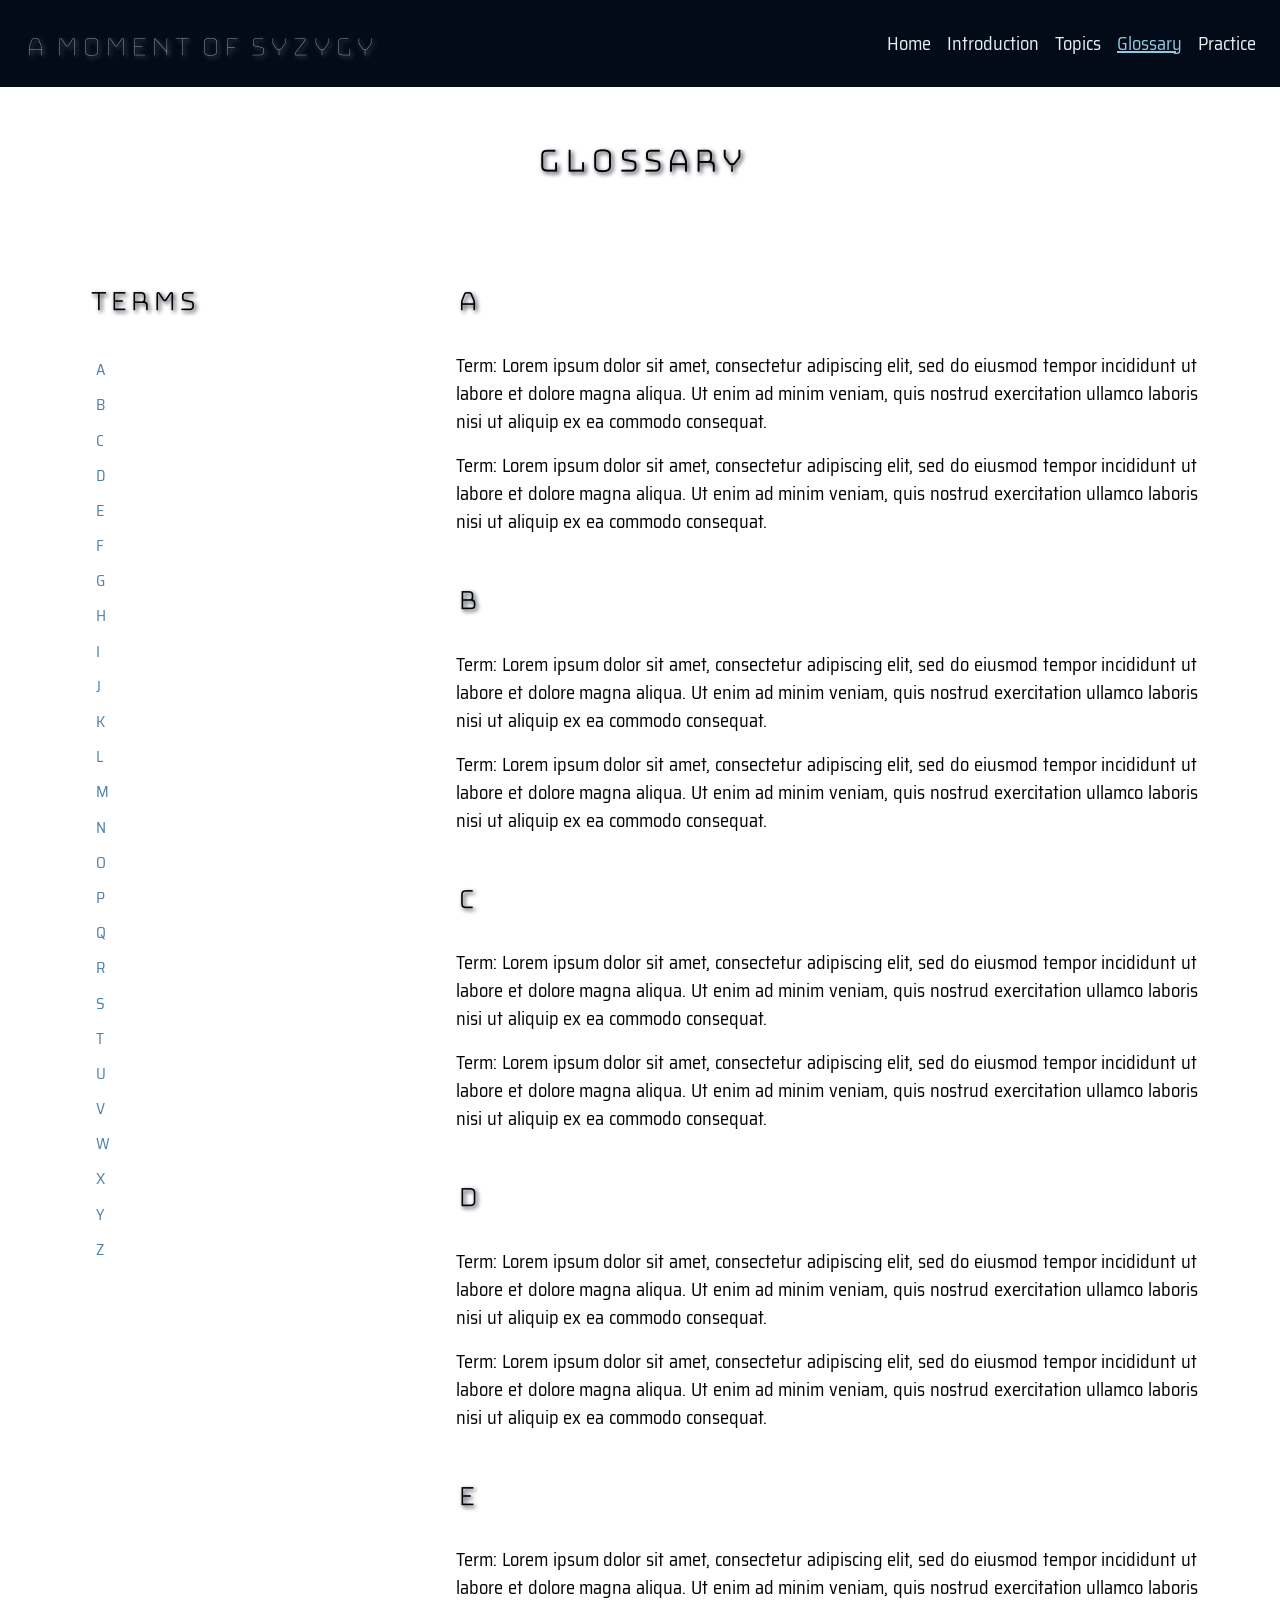
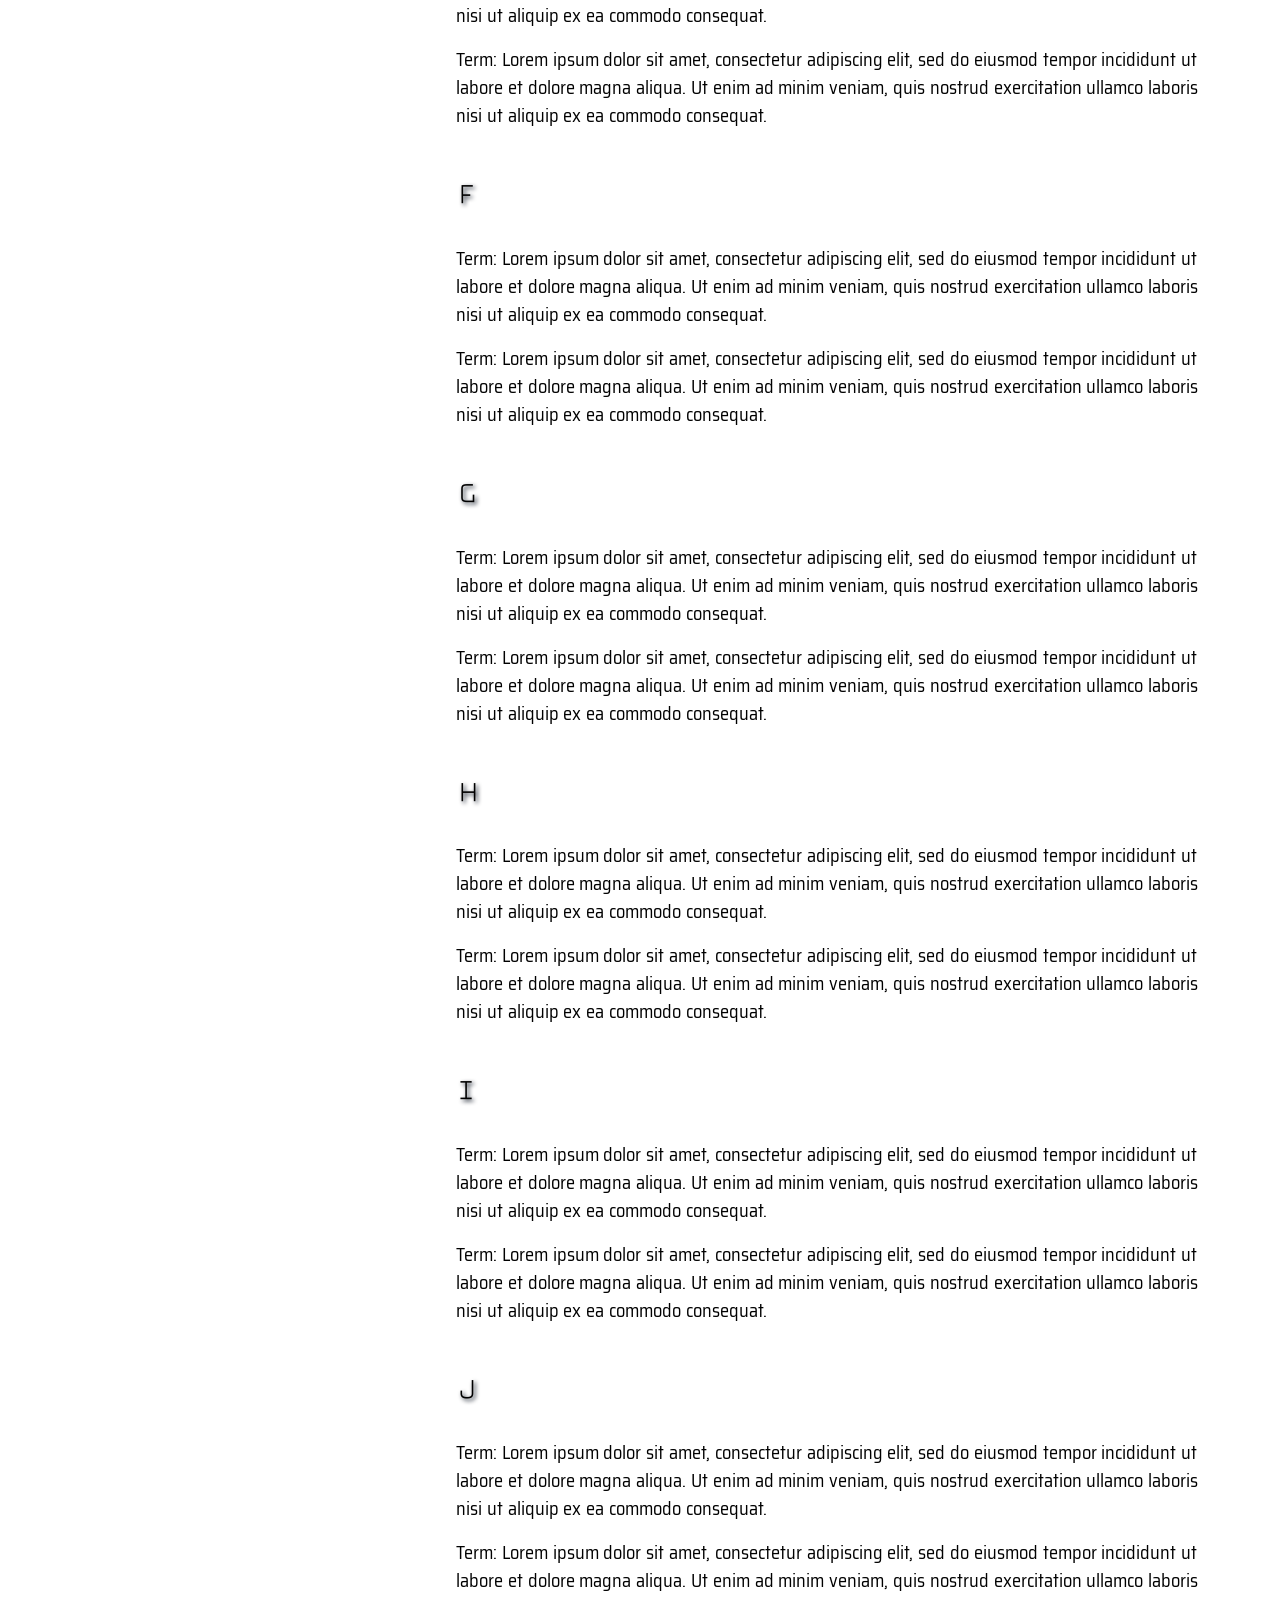
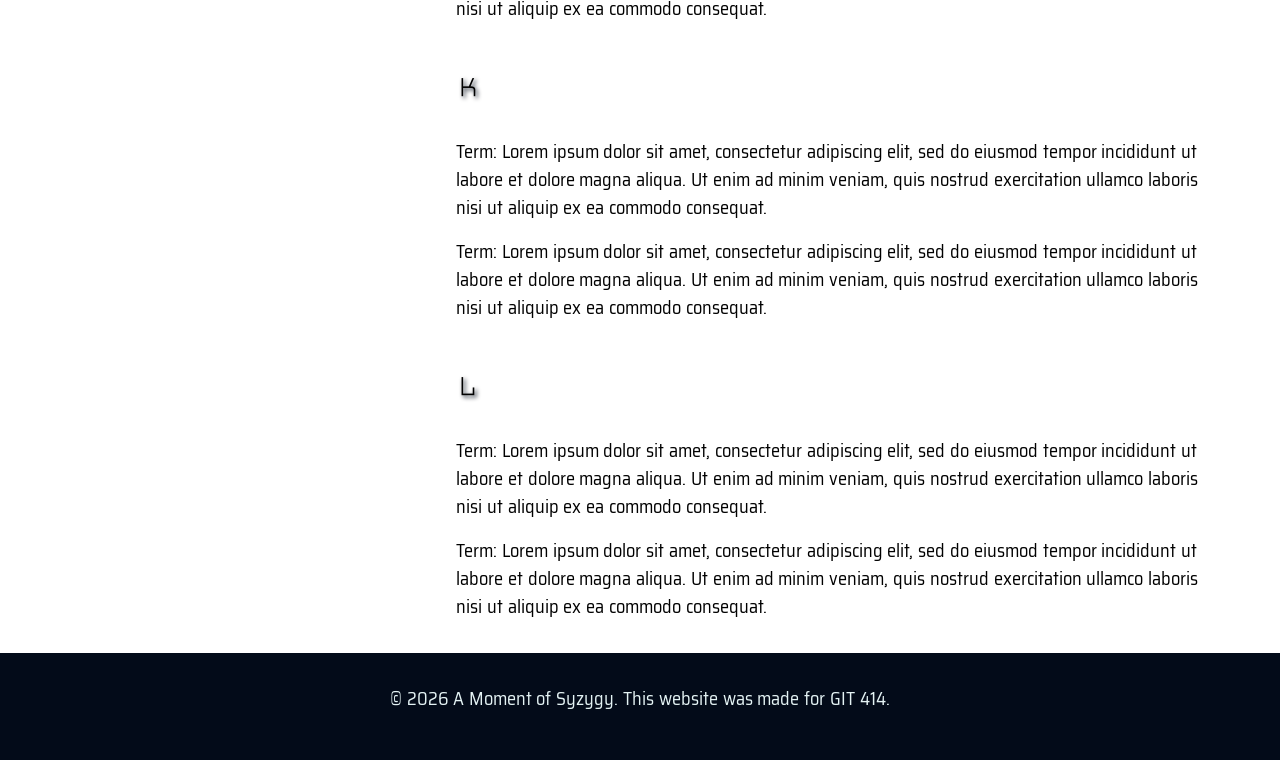
==== commit 768a8a98: "updated styles for the button class and removed button element nesting" ====
--- a/glossary.html
+++ b/glossary.html
@@ -261,7 +261,7 @@
         </main>
 
         <footer>
-            <p>&copy 2026 A Moment of Syzygy. This website was made for GIT 414.</p>
+            <p>&copy; 2026 A Moment of Syzygy. This website was made for GIT 414.</p>
         </footer>
     </body>
 </html>
--- a/styles.css
+++ b/styles.css
@@ -236,6 +236,7 @@
   }
 
   .nav-list a {
+    font-size: var(--font-size-base);
     text-decoration: none;
     color: var(--frost-blue)
   }
@@ -260,6 +261,9 @@
     font-family: var(--body-font);
     font-weight: var(--font-weight-bold);
     border-radius: var(--button-radius);
+    text-decoration: none;
+    max-inline-size: 100%;
+    margin-inline: auto;
   }
 
   .hero-text {
@@ -269,7 +273,6 @@
 
   .featured-card {
     inline-size: 100%;
-    min-inline-size: 250px;
     block-size: 100%;
     display: grid;
     grid-template-rows: subgrid;
@@ -440,11 +443,11 @@
   }
 
 
-  button:focus-visible {
+  :focus-visible {
     outline: var(--focus-width) solid var(--icy-blue);
   }
 
-  button:hover {
+  .button:hover {
     cursor: pointer;
     background-color: var(--icy-blue);
     box-shadow: var(--dark-bg-shadow);
@@ -550,6 +553,36 @@
     }
 }
 
+@media (max-width: 425px) {
+    .nav-list {
+        display: grid;
+        grid-template-columns: 1fr;
+        gap: var(--spacing-sm);
+    }
+
+    .submit {
+        max-inline-size: 30%;
+    }
+
+    .card-container {
+        display: grid;
+        grid-template-columns: repeat(auto-fit, minmax(180px, 1fr));
+        grid-gap: var(--spacing-md);
+
+        align-items: stretch;
+        grid-auto-flow: dense;
+        grid-auto-rows: minmax(0, auto);
+    }
+
+    .main-grid {
+        padding-inline: 0;
+    }
+
+    img {
+        max-inline-size: 220px;
+    }
+}
+
 @media (prefers-reduced-motion: reduce) {
   *,
   *::before,
